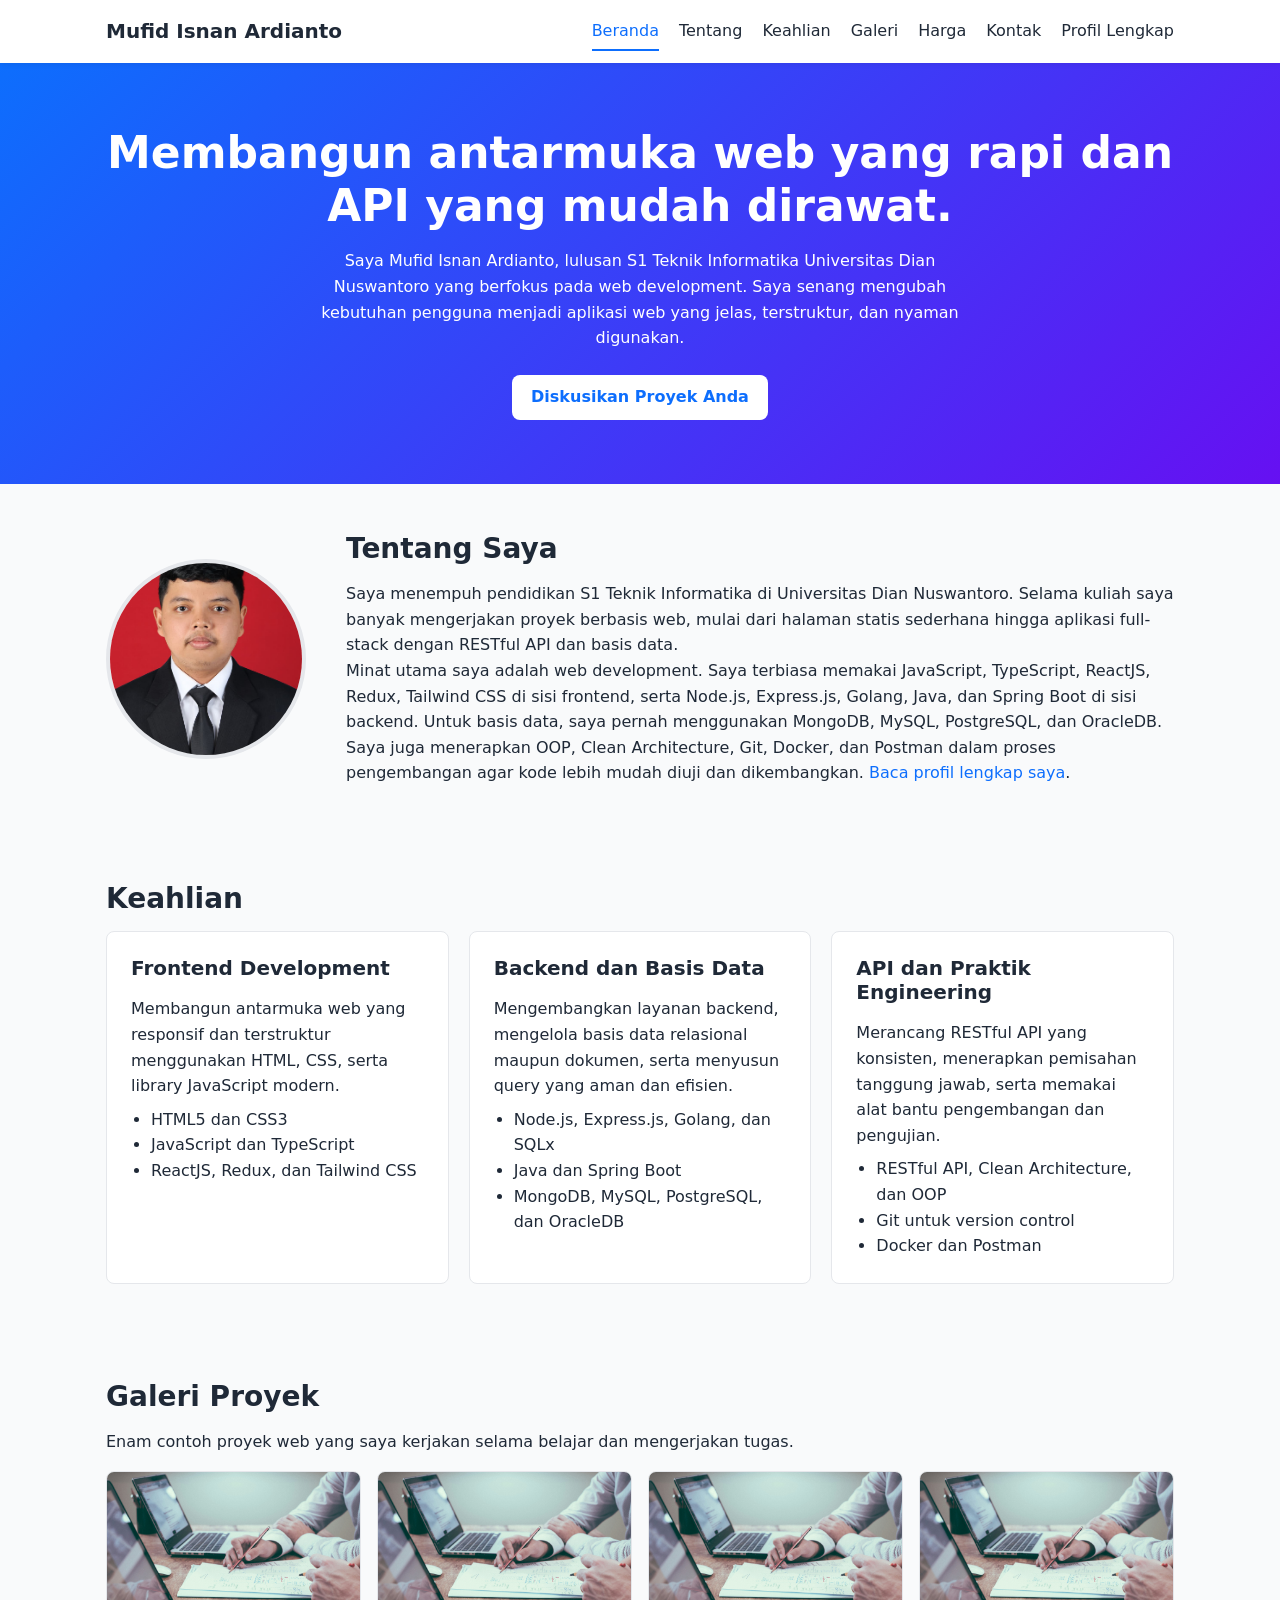
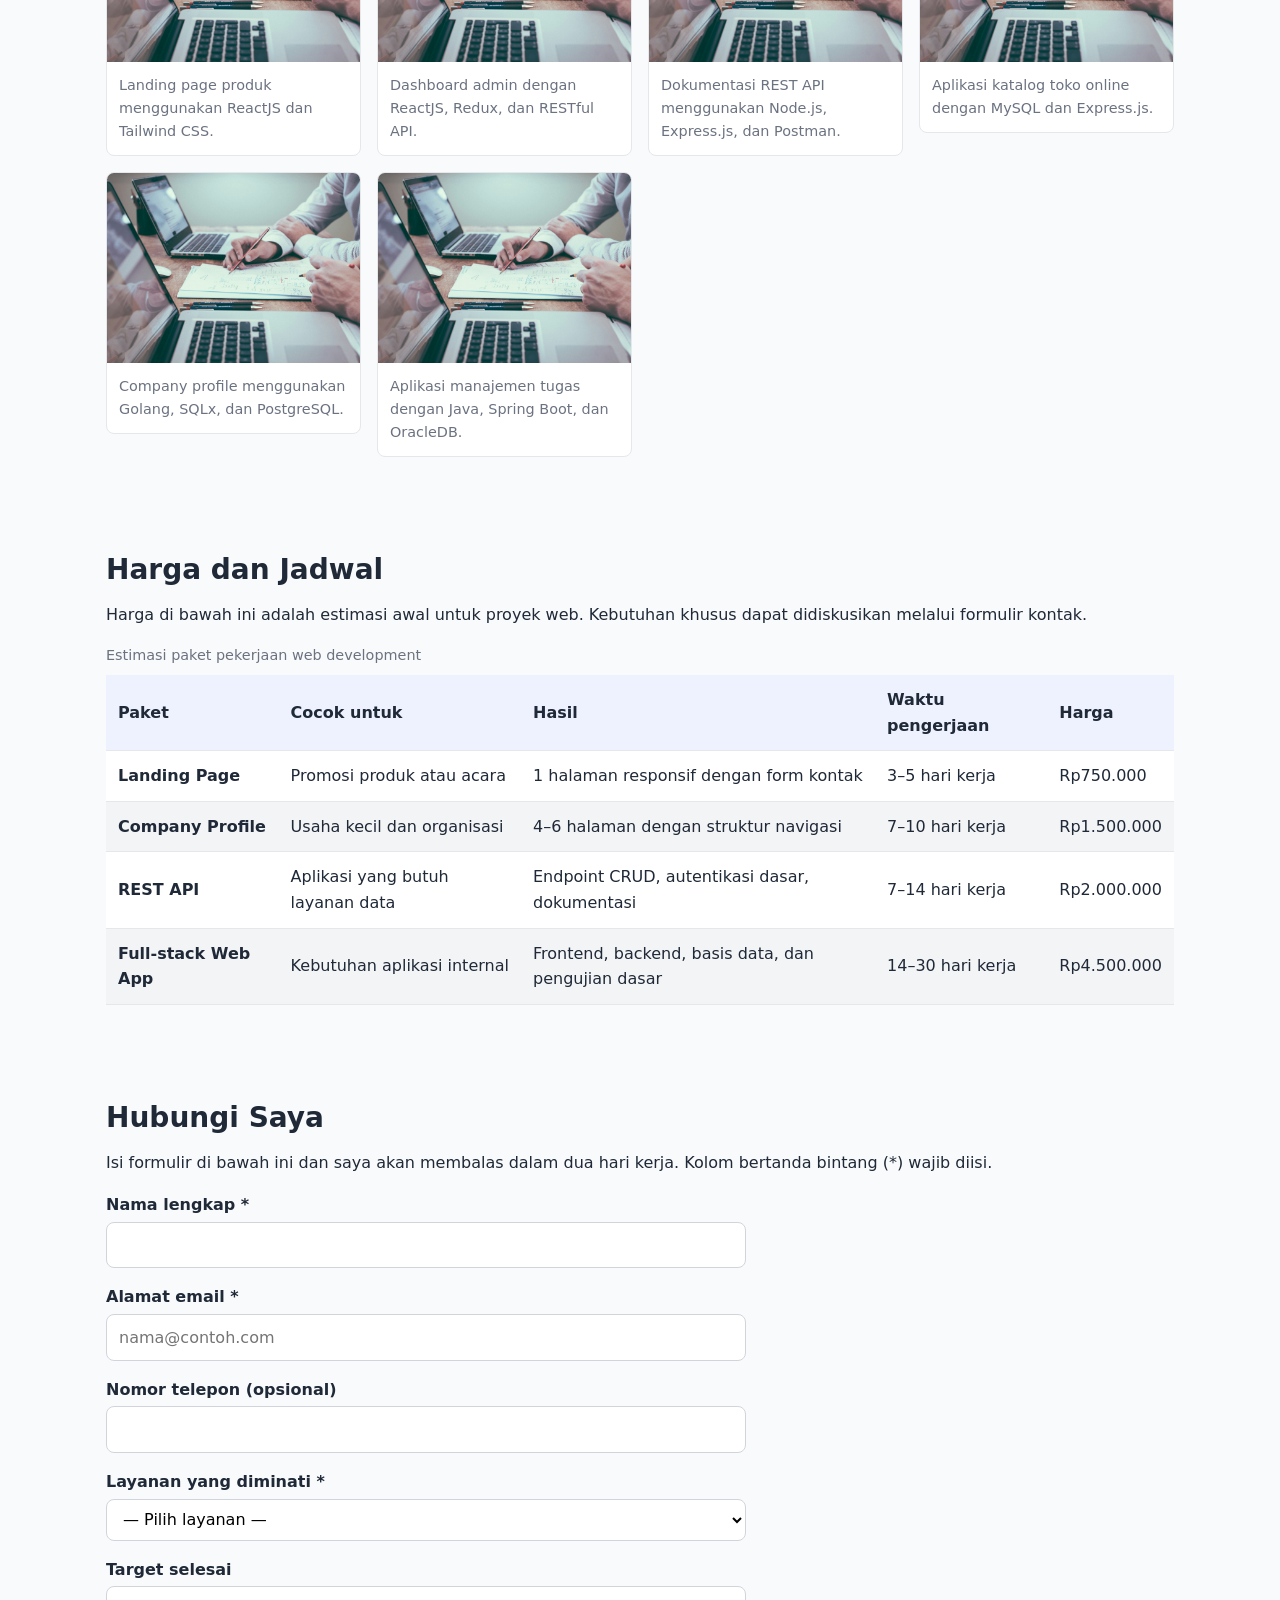
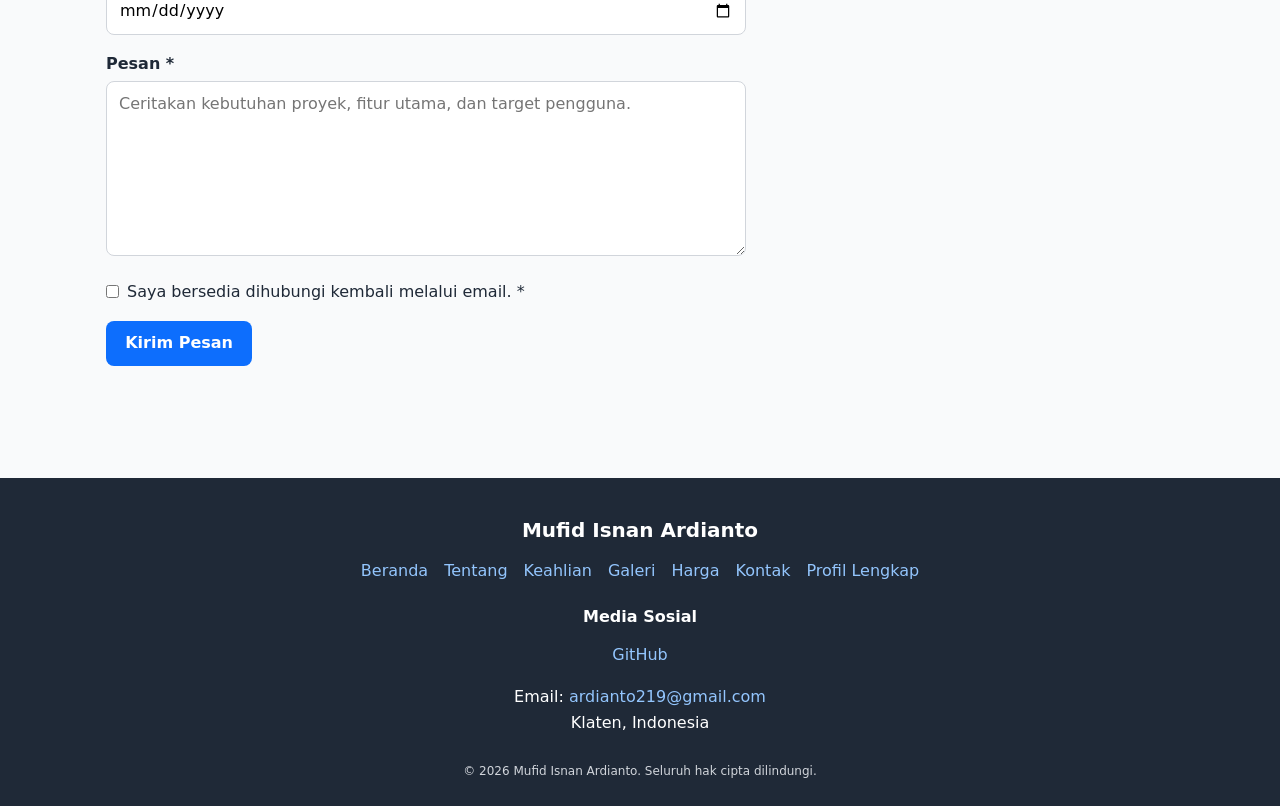
==== index.html @ 90893f25 "Hari 3: Publikasi dengan gitHub Pages" ====
<!DOCTYPE html>
<html lang="id">
<head>
  <meta charset="UTF-8">
  <meta name="viewport" content="width=device-width, initial-scale=1.0">
  <title>Mufid Isnan Ardianto — Portofolio Web Developer</title>
  <link rel="stylesheet" href="./css/style.css">
</head>
<body>

  <!-- ================= HEADER ================= -->
  <header class="situs-header">
    <div class="kontainer navbar">
      <a href="index.html" class="logo">Mufid Isnan Ardianto</a>

      <nav aria-label="Navigasi utama">
        <ul class="menu">
          <li><a href="#beranda" class="aktif" aria-current="location">Beranda</a></li>
          <li><a href="#tentang">Tentang</a></li>
          <li><a href="#keahlian">Keahlian</a></li>
          <li><a href="#galeri">Galeri</a></li>
          <li><a href="#harga">Harga</a></li>
          <li><a href="#kontak">Kontak</a></li>
          <li><a href="tentang.html">Profil Lengkap</a></li>
        </ul>
      </nav>
    </div>
  </header>

  <main>

    <!-- ================= HERO ================= -->
    <section id="beranda" class="hero">
      <div class="kontainer">
        <h1>Membangun antarmuka web yang rapi dan API yang mudah dirawat.</h1>
        <p>
          Saya Mufid Isnan Ardianto, lulusan S1 Teknik Informatika Universitas Dian Nuswantoro
          yang berfokus pada web development. Saya senang mengubah kebutuhan pengguna menjadi
          aplikasi web yang jelas, terstruktur, dan nyaman digunakan.
        </p>
        <a href="#kontak" class="tombol">Diskusikan Proyek Anda</a>
      </div>
    </section>

    <!-- ================= TENTANG ================= -->
    <section id="tentang">
      <div class="kontainer tentang-grid">
        <img
          src="./img/profil.jpg"
          alt="Mufid Isnan Ardianto di depan laptop dengan editor kode terbuka"
          class="foto-profil"
          width="200"
          height="200">

        <div class="tentang-teks">
          <h2>Tentang Saya</h2>
          <p>
            Saya menempuh pendidikan S1 Teknik Informatika di Universitas Dian Nuswantoro.
            Selama kuliah saya banyak mengerjakan proyek berbasis web, mulai dari halaman
            statis sederhana hingga aplikasi full-stack dengan RESTful API dan basis data.
          </p>
          <p>
            Minat utama saya adalah web development. Saya terbiasa memakai JavaScript,
            TypeScript, ReactJS, Redux, Tailwind CSS di sisi frontend, serta Node.js,
            Express.js, Golang, Java, dan Spring Boot di sisi backend. Untuk basis data,
            saya pernah menggunakan MongoDB, MySQL, PostgreSQL, dan OracleDB.
          </p>
          <p>
            Saya juga menerapkan OOP, Clean Architecture, Git, Docker, dan Postman dalam
            proses pengembangan agar kode lebih mudah diuji dan dikembangkan.
            <a href="tentang.html">Baca profil lengkap saya</a>.
          </p>
        </div>
      </div>
    </section>

    <!-- ================= KEAHLIAN ================= -->
    <section id="keahlian">
      <div class="kontainer">
        <h2>Keahlian</h2>

        <div class="grid-kartu">
          <article class="kartu">
            <h3>Frontend Development</h3>
            <p>
              Membangun antarmuka web yang responsif dan terstruktur menggunakan HTML,
              CSS, serta library JavaScript modern.
            </p>
            <ul>
              <li>HTML5 dan CSS3</li>
              <li>JavaScript dan TypeScript</li>
              <li>ReactJS, Redux, dan Tailwind CSS</li>
            </ul>
          </article>

          <article class="kartu">
            <h3>Backend dan Basis Data</h3>
            <p>
              Mengembangkan layanan backend, mengelola basis data relasional maupun
              dokumen, serta menyusun query yang aman dan efisien.
            </p>
            <ul>
              <li>Node.js, Express.js, Golang, dan SQLx</li>
              <li>Java dan Spring Boot</li>
              <li>MongoDB, MySQL, PostgreSQL, dan OracleDB</li>
            </ul>
          </article>

          <article class="kartu">
            <h3>API dan Praktik Engineering</h3>
            <p>
              Merancang RESTful API yang konsisten, menerapkan pemisahan tanggung jawab,
              serta memakai alat bantu pengembangan dan pengujian.
            </p>
            <ul>
              <li>RESTful API, Clean Architecture, dan OOP</li>
              <li>Git untuk version control</li>
              <li>Docker dan Postman</li>
            </ul>
          </article>
        </div>
      </div>
    </section>

    <!-- ================= GALERI ================= -->
    <section id="galeri">
      <div class="kontainer">
        <h2>Galeri Proyek</h2>
        <p>Enam contoh proyek web yang saya kerjakan selama belajar dan mengerjakan tugas.</p>

        <ul class="galeri">
          <li>
            <figure>
              <img src="./img/pict1.jpg"
                   alt="Tangkapan layar landing page produk dengan hero section dan tombol ajakan"
                   width="480" height="320">
              <figcaption>Landing page produk menggunakan ReactJS dan Tailwind CSS.</figcaption>
            </figure>
          </li>
          <li>
            <figure>
              <img src="./img/pict1.jpg"
                   alt="Tangkapan layar dashboard admin dengan tabel data dan kartu ringkasan"
                   width="480" height="320">
              <figcaption>Dashboard admin dengan ReactJS, Redux, dan RESTful API.</figcaption>
            </figure>
          </li>
          <li>
            <figure>
              <img src="./img/pict1.jpg"
                   alt="Dokumentasi REST API yang menampilkan daftar endpoint dan contoh respons JSON"
                   width="480" height="320">
              <figcaption>Dokumentasi REST API menggunakan Node.js, Express.js, dan Postman.</figcaption>
            </figure>
          </li>
          <li>
            <figure>
              <img src="./img/pict1.jpg"
                   alt="Halaman katalog toko online dengan daftar produk dan filter kategori"
                   width="480" height="320">
              <figcaption>Aplikasi katalog toko online dengan MySQL dan Express.js.</figcaption>
            </figure>
          </li>
          <li>
            <figure>
              <img src="./img/pict1.jpg"
                   alt="Halaman profil perusahaan dengan bagian sambutan dan daftar layanan"
                   width="480" height="320">
              <figcaption>Company profile menggunakan Golang, SQLx, dan PostgreSQL.</figcaption>
            </figure>
          </li>
          <li>
            <figure>
              <img src="./img/pict1.jpg"
                   alt="Aplikasi manajemen tugas dengan papan kanban dan kartu tugas"
                   width="480" height="320">
              <figcaption>Aplikasi manajemen tugas dengan Java, Spring Boot, dan OracleDB.</figcaption>
            </figure>
          </li>
        </ul>
      </div>
    </section>

    <!-- ================= HARGA ================= -->
    <section id="harga">
      <div class="kontainer">
        <h2>Harga dan Jadwal</h2>
        <p>
          Harga di bawah ini adalah estimasi awal untuk proyek web. Kebutuhan khusus
          dapat didiskusikan melalui formulir kontak.
        </p>

        <div class="tabel-bungkus">
          <table>
            <caption>Estimasi paket pekerjaan web development</caption>
            <thead>
              <tr>
                <th scope="col">Paket</th>
                <th scope="col">Cocok untuk</th>
                <th scope="col">Hasil</th>
                <th scope="col">Waktu pengerjaan</th>
                <th scope="col">Harga</th>
              </tr>
            </thead>
            <tbody>
              <tr>
                <th scope="row">Landing Page</th>
                <td>Promosi produk atau acara</td>
                <td>1 halaman responsif dengan form kontak</td>
                <td>3–5 hari kerja</td>
                <td>Rp750.000</td>
              </tr>
              <tr>
                <th scope="row">Company Profile</th>
                <td>Usaha kecil dan organisasi</td>
                <td>4–6 halaman dengan struktur navigasi</td>
                <td>7–10 hari kerja</td>
                <td>Rp1.500.000</td>
              </tr>
              <tr>
                <th scope="row">REST API</th>
                <td>Aplikasi yang butuh layanan data</td>
                <td>Endpoint CRUD, autentikasi dasar, dokumentasi</td>
                <td>7–14 hari kerja</td>
                <td>Rp2.000.000</td>
              </tr>
              <tr>
                <th scope="row">Full-stack Web App</th>
                <td>Kebutuhan aplikasi internal</td>
                <td>Frontend, backend, basis data, dan pengujian dasar</td>
                <td>14–30 hari kerja</td>
                <td>Rp4.500.000</td>
              </tr>
            </tbody>
          </table>
        </div>
      </div>
    </section>

    <!-- ================= KONTAK ================= -->
    <section id="kontak">
      <div class="kontainer">
        <h2>Hubungi Saya</h2>
        <p>
          Isi formulir di bawah ini dan saya akan membalas dalam dua hari kerja.
          Kolom bertanda bintang (*) wajib diisi.
        </p>

        <form class="form-kontak" action="mailto:ardianto219@gmail.com" method="post" enctype="text/plain">
          <p>
            <label for="nama">Nama lengkap *</label>
            <input type="text" id="nama" name="nama" required minlength="3" maxlength="60" autocomplete="name">
          </p>

          <p>
            <label for="email">Alamat email *</label>
            <input type="email" id="email" name="email" required placeholder="nama@contoh.com" autocomplete="email">
          </p>

          <p>
            <label for="telepon">Nomor telepon (opsional)</label>
            <input type="tel" id="telepon" name="telepon" pattern="[0-9+() -]{8,20}"
                   title="Masukkan 8 sampai 20 digit angka, boleh dengan tanda +, spasi, atau tanda hubung.">
          </p>

          <p>
            <label for="layanan">Layanan yang diminati *</label>
            <select id="layanan" name="layanan" required>
              <option value="">— Pilih layanan —</option>
              <option value="landing-page">Landing Page</option>
              <option value="company-profile">Company Profile</option>
              <option value="rest-api">REST API</option>
              <option value="fullstack">Full-stack Web App</option>
            </select>
          </p>

          <p>
            <label for="tenggat">Target selesai</label>
            <input type="date" id="tenggat" name="tenggat" min="2026-01-01">
          </p>

          <p>
            <label for="pesan">Pesan *</label>
            <textarea id="pesan" name="pesan" rows="6" required minlength="20" maxlength="1000"
                      placeholder="Ceritakan kebutuhan proyek, fitur utama, dan target pengguna."></textarea>
          </p>

          <p class="form-cek">
            <input type="checkbox" id="setuju" name="setuju" value="ya" required>
            <label for="setuju">Saya bersedia dihubungi kembali melalui email. *</label>
          </p>

          <p>
            <button type="submit">Kirim Pesan</button>
          </p>
        </form>
      </div>
    </section>

  </main>

  <!-- ================= FOOTER ================= -->
  <footer class="situs-footer">
    <div class="kontainer">
      <h2>Mufid Isnan Ardianto</h2>

      <nav aria-label="Navigasi footer">
        <ul class="menu-footer">
          <li><a href="#beranda">Beranda</a></li>
          <li><a href="#tentang">Tentang</a></li>
          <li><a href="#keahlian">Keahlian</a></li>
          <li><a href="#galeri">Galeri</a></li>
          <li><a href="#harga">Harga</a></li>
          <li><a href="#kontak">Kontak</a></li>
          <li><a href="tentang.html">Profil Lengkap</a></li>
        </ul>
      </nav>

      <h3>Media Sosial</h3>
      <ul class="menu-sosmed">
        <li><a href="https://github.com/mufid219" target="_blank" rel="noopener noreferrer">GitHub</a></li>
      </ul>

      <p>
        Email: <a href="mailto:ardianto219@gmail.com">ardianto219@gmail.com</a><br>
        Klaten, Indonesia
      </p>

      <p class="copyright"><small>&copy; 2026 Mufid Isnan Ardianto. Seluruh hak cipta dilindungi.</small></p>
    </div>
  </footer>

</body>
</html>
---- css/style.css ----
/* ===== 1. Variabel ===== */
:root {
    --warna-utama: #0d6efd;
    --warna-gelap: #1f2937;
    --warna-terang: #f9fafb;
    --warna-abu: #6b7280;
    --radius: 8px;
    --jarak: 1rem;
    --lebar-maks: 1100px;
}

/* ===== 2. Reset dan dasar ===== */
* {
    box-sizing: border-box;
    margin: 0;
    padding: 0;
}

body {
    font-family: system-ui, -apple-system, 'Segoe UI', sans-serif;
    line-height: 1.6;
    color: var(--warna-gelap);
    background: var(--warna-terang);
}

img {
    max-width: 100%;
    height: auto;
    display: block;
}

a {
    color: var(--warna-utama);
    text-decoration: none;
}

a:hover,
a:focus {
    text-decoration: underline;
}

h1, h2, h3 {
    line-height: 1.2;
    margin-bottom: var(--jarak);
}

h2 { font-size: 1.75rem; }
h3 { font-size: 1.25rem; }

/* ===== 3. Layout ===== */
.kontainer {
    max-width: var(--lebar-maks);
    margin: 0 auto;
    padding: 0 var(--jarak);
}

section {
    padding: 3rem 0;
}

/* ===== 4. Header dan navigasi ===== */
.situs-header {
    position: sticky;
    top: 0;
    z-index: 10;
    background: #fff;
    box-shadow: 0 1px 6px rgba(0, 0, 0, 0.08);
}

.navbar {
    display: flex;
    justify-content: space-between;
    align-items: center;
    flex-wrap: wrap;
    gap: var(--jarak);
    padding-top: 0.75rem;
    padding-bottom: 0.75rem;
}

.logo {
    font-weight: 700;
    font-size: 1.25rem;
    color: var(--warna-gelap);
}

.menu {
    display: flex;
    flex-wrap: wrap;
    gap: 1.25rem;
    list-style: none;
}

.menu a {
    display: inline-block;
    padding: 0.35rem 0;
    color: var(--warna-gelap);
}

.menu a:hover {
    color: var(--warna-utama);
    text-decoration: none;
}

.menu a.aktif,
.menu a[aria-current] {
    border-bottom: 2px solid var(--warna-utama);
    color: var(--warna-utama);
}

/* ===== 5. Tombol ===== */
.tombol {
    display: inline-block;
    padding: 0.6rem 1.2rem;
    background: var(--warna-utama);
    color: #fff;
    border-radius: var(--radius);
    font-weight: 600;
    transition: transform 0.2s ease, box-shadow 0.2s ease;
}

.tombol:hover {
    transform: translateY(-2px);
    box-shadow: 0 4px 12px rgba(13, 110, 253, 0.35);
    text-decoration: none;
}

/* ===== 6. Hero (index) ===== */
.hero {
    background: linear-gradient(135deg, var(--warna-utama), #6610f2);
    color: #fff;
    padding: 4rem 0;
    text-align: center;
}

.hero h1 {
    font-size: clamp(1.75rem, 5vw, 2.75rem);
}

.hero p {
    max-width: 640px;
    margin: 0 auto var(--jarak);
}

.hero .tombol {
    background: #fff;
    color: var(--warna-utama);
    margin-top: 0.5rem;
}

.hero .tombol:hover {
    background: #f3f4f6;
}

/* ===== 7. Tentang (section di index) ===== */
.tentang-grid {
    display: grid;
    grid-template-columns: 1fr;
    gap: 2rem;
    align-items: start;
}

.foto-profil {
    width: 200px;
    height: 200px;
    object-fit: cover;
    border-radius: 50%;
    margin: 0 auto;
    border: 4px solid #e5e7eb;
}

/* ===== 8. Keahlian (3 kartu) ===== */
.grid-kartu {
    display: grid;
    grid-template-columns: 1fr;
    gap: 1.25rem;
    margin-top: var(--jarak);
}

.kartu {
    background: #fff;
    padding: 1.5rem;
    border: 1px solid #e5e7eb;
    border-radius: var(--radius);
    transition: transform 0.2s ease, box-shadow 0.2s ease;
}

.kartu:hover {
    transform: translateY(-4px);
    box-shadow: 0 8px 20px rgba(0, 0, 0, 0.1);
}

.kartu ul {
    padding-left: 1.25rem;
    margin-top: 0.5rem;
}

/* ===== 9. Galeri ===== */
.galeri {
    list-style: none;
    display: grid;
    grid-template-columns: repeat(auto-fit, minmax(220px, 1fr));
    gap: 1rem;
    margin-top: var(--jarak);
}

.galeri figure {
    background: #fff;
    border: 1px solid #e5e7eb;
    border-radius: var(--radius);
    overflow: hidden;
    transition: transform 0.2s ease, box-shadow 0.2s ease;
}

.galeri figure:hover {
    transform: translateY(-4px);
    box-shadow: 0 8px 20px rgba(0, 0, 0, 0.1);
}

.galeri img {
    width: 100%;
    aspect-ratio: 4 / 3;
    object-fit: cover;
}

.galeri figcaption {
    padding: 0.75rem;
    font-size: 0.9rem;
    color: var(--warna-abu);
}

/* ===== 10. Tabel ===== */
.tabel-bungkus {
    overflow-x: auto;
    margin-top: var(--jarak);
}

table {
    width: 100%;
    min-width: 600px;
    border-collapse: collapse;
    background: #fff;
}

caption {
    text-align: left;
    font-size: 0.9rem;
    color: var(--warna-abu);
    padding-bottom: 0.5rem;
}

th, td {
    padding: 0.75rem;
    border-bottom: 1px solid #e5e7eb;
    text-align: left;
}

thead th {
    background: #eef2ff;
}

tbody tr:nth-child(even) {
    background: #f3f4f6;
}

/* ===== 11. Form ===== */
.form-kontak {
    max-width: 640px;
    margin-top: var(--jarak);
}

.form-kontak p {
    margin-bottom: 1rem;
}

label {
    display: block;
    font-weight: 600;
    margin-bottom: 0.25rem;
}

input,
select,
textarea {
    width: 100%;
    padding: 0.6rem 0.75rem;
    border: 1px solid #d1d5db;
    border-radius: var(--radius);
    font: inherit;
    background: #fff;
}

input:focus,
select:focus,
textarea:focus {
    outline: 3px solid rgba(13, 110, 253, 0.35);
    border-color: var(--warna-utama);
}

.form-cek {
    display: flex;
    align-items: center;
    gap: 0.5rem;
}

.form-cek input[type="checkbox"] {
    width: auto;
    margin: 0;
}

.form-cek label {
    display: inline;
    margin-bottom: 0;
    font-weight: normal;
}

button {
    padding: 0.6rem 1.2rem;
    border: 0;
    border-radius: var(--radius);
    background: var(--warna-utama);
    color: #fff;
    font: inherit;
    font-weight: 600;
    cursor: pointer;
    transition: background 0.2s ease;
}

button:hover {
    background: #0b5ed7;
}

/* ===== 12. Footer ===== */
.situs-footer {
    background: var(--warna-gelap);
    color: #fff;
    text-align: center;
    padding: 2.5rem 0 1.5rem;
    margin-top: 3rem;
}

.situs-footer h2 {
    font-size: 1.25rem;
}

.situs-footer h3 {
    font-size: 1rem;
    margin-top: 1.5rem;
}

.situs-footer a {
    color: #93c5fd;
}

.situs-footer a:hover {
    text-decoration: underline;
}

.menu-footer,
.menu-sosmed {
    list-style: none;
    display: flex;
    flex-wrap: wrap;
    justify-content: center;
    gap: 1rem;
    margin: 1rem 0;
}

.copyright {
    margin-top: 1.5rem;
    font-size: 0.9rem;
    color: #d1d5db;
}

/* ===== 13. Responsif umum ===== */
@media (min-width: 768px) {
    .grid-kartu {
        grid-template-columns: repeat(3, 1fr);
    }

    .tentang-grid {
        grid-template-columns: 200px 1fr;
        gap: 2.5rem;
        align-items: center;
    }

    .foto-profil {
        margin: 0;
    }
}

@media (max-width: 767px) {
    .navbar {
        flex-direction: column;
        align-items: flex-start;
    }

    .menu {
        flex-direction: column;
        gap: 0.5rem;
        width: 100%;
    }
}

/* ===== 14. Halaman Tentang (tentang.html) ===== */
.profil-hero {
    background: #eef2ff;
    padding: 3rem 0;
}

.profil-hero-grid {
    display: grid;
    grid-template-columns: 1fr;
    gap: 2rem;
    align-items: center;
    text-align: center;
}

.profil-hero h1 {
    font-size: clamp(1.75rem, 5vw, 2.5rem);
}

.profil-foto {
    width: 200px;
    height: 200px;
    object-fit: cover;
    border-radius: 50%;
    margin: 0 auto;
    border: 4px solid #fff;
    box-shadow: 0 4px 12px rgba(13, 110, 253, 0.15);
}

.daftar-minat {
    padding-left: 1.25rem;
    margin-top: var(--jarak);
}

.daftar-minat li {
    margin-bottom: 0.5rem;
}

.daftar-prinsip {
    padding-left: 1.5rem;
    margin-top: var(--jarak);
}

.daftar-prinsip li {
    margin-bottom: 0.5rem;
}

.cta-kontak {
    background: #fff;
    border: 1px solid #c7d2fe;
    border-radius: var(--radius);
    padding: 2rem 1.5rem;
    text-align: center;
    box-shadow: 0 2px 8px rgba(13, 110, 253, 0.08);
}

.cta-kontak p {
    margin-bottom: var(--jarak);
}

.cta-kontak .tombol {
    margin-top: 0.5rem;
}

@media (min-width: 768px) {
    .profil-hero-grid {
        grid-template-columns: 200px 1fr;
        text-align: left;
        gap: 2.5rem;
    }

    .profil-foto {
        margin: 0;
    }
}
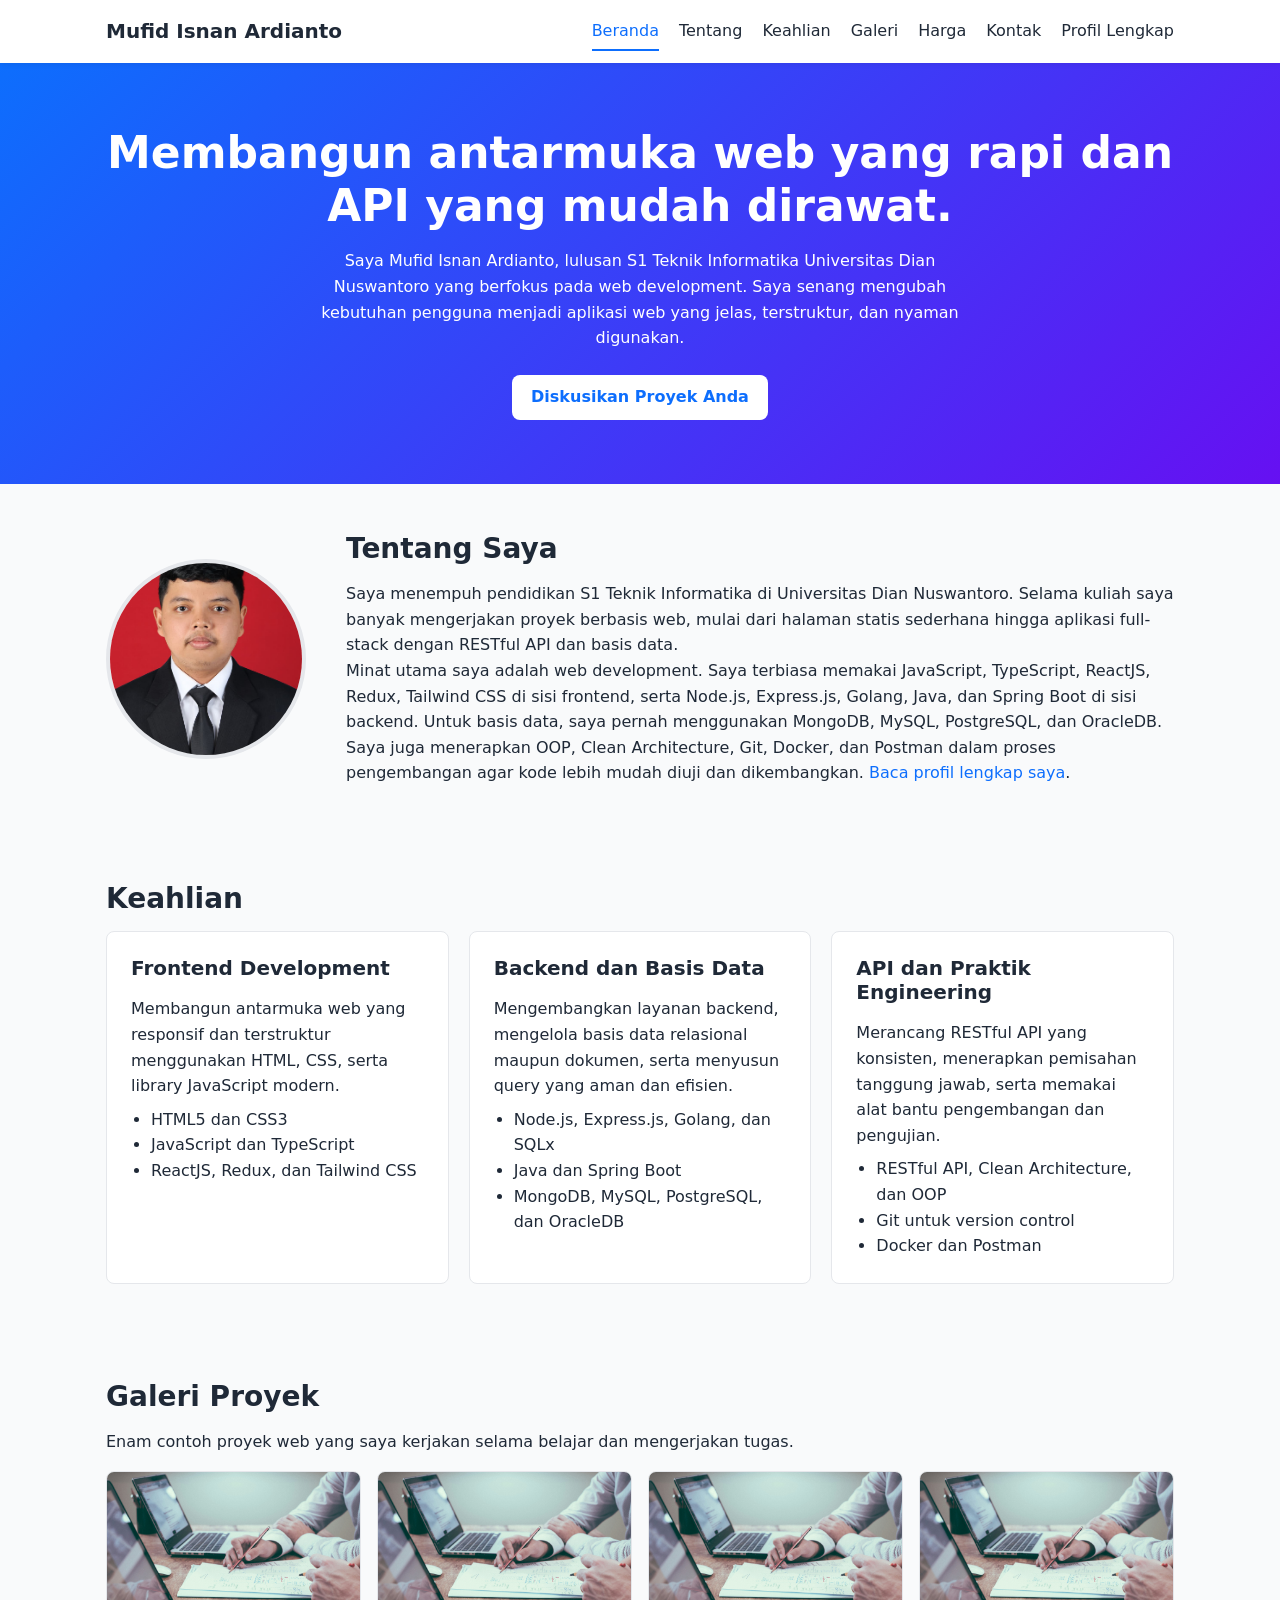
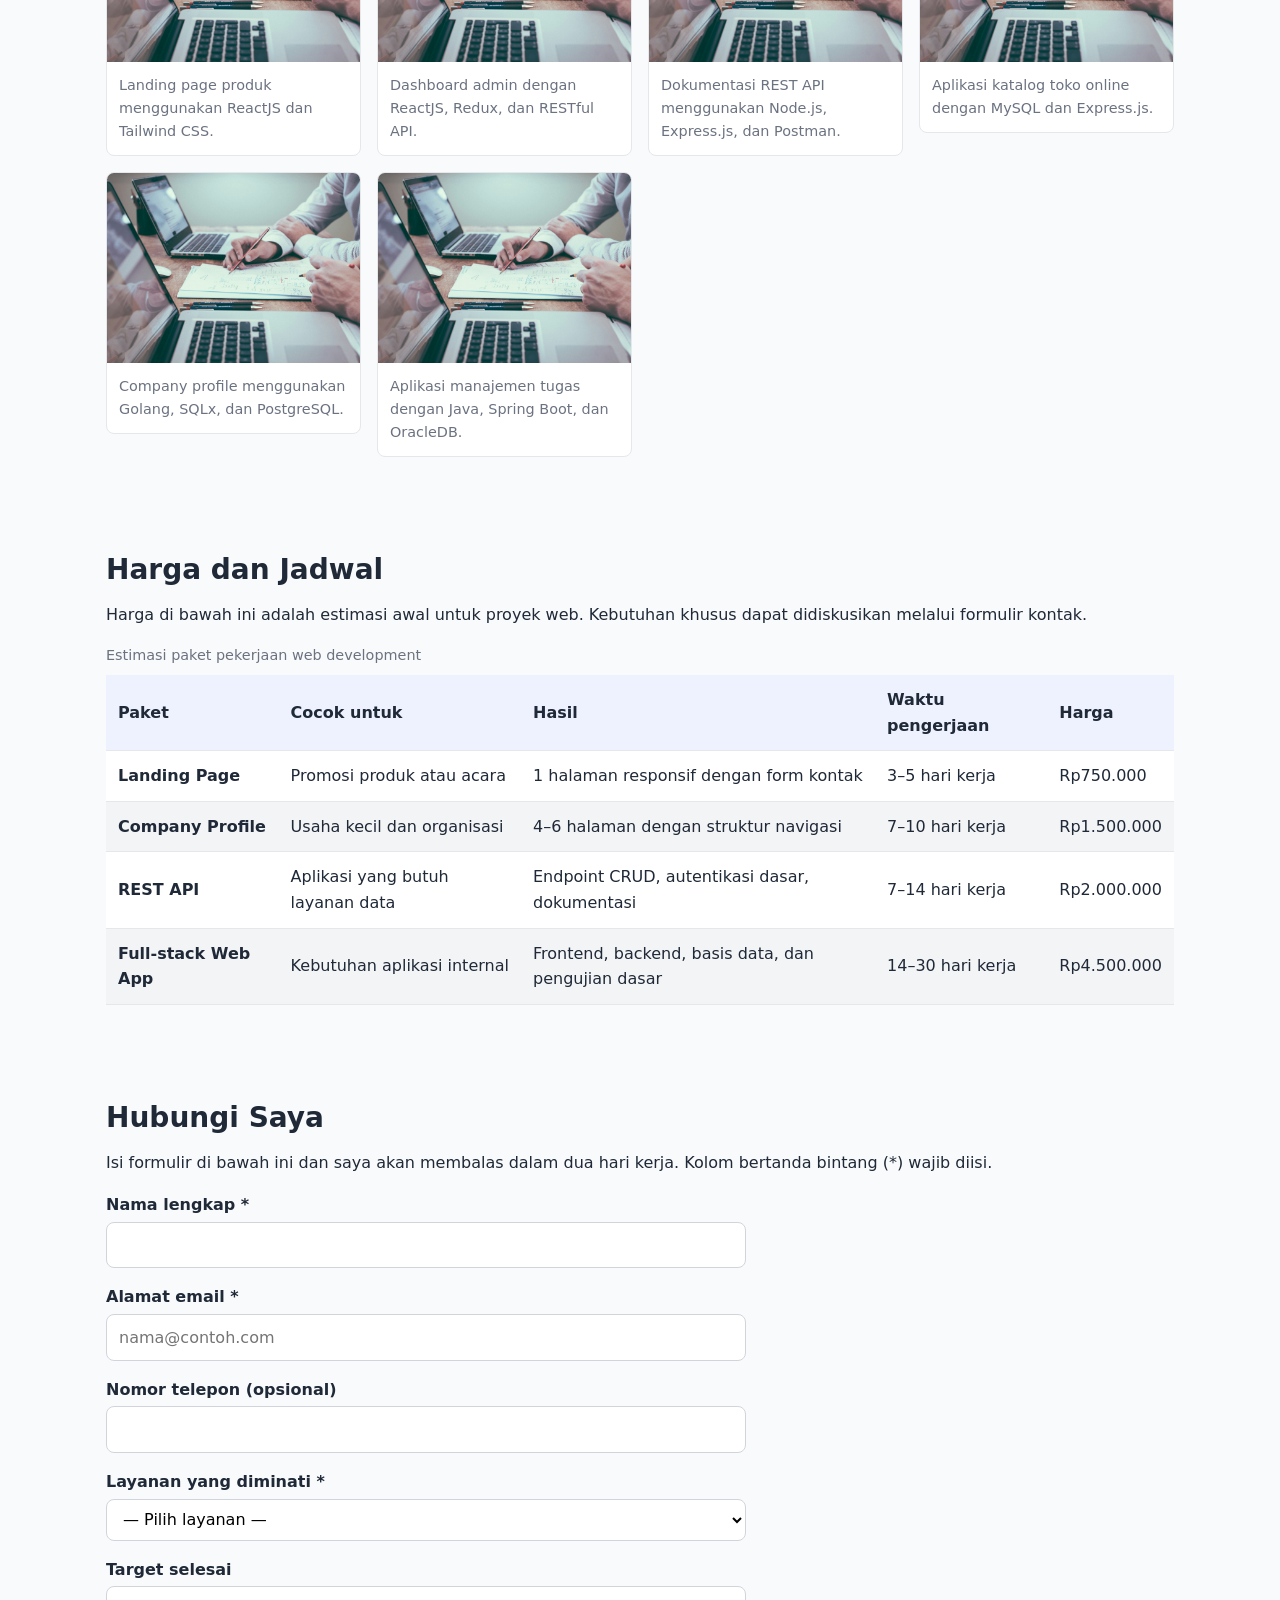
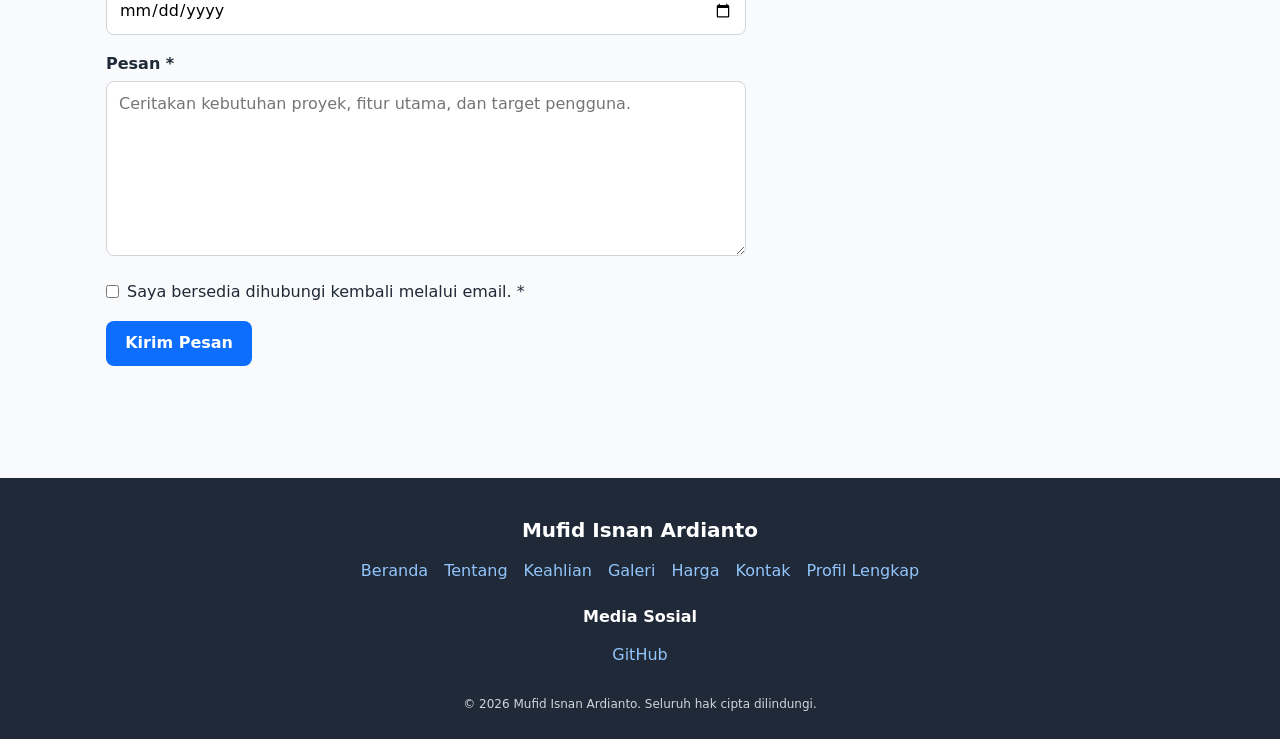
==== commit 1c14debb: "Hari 3: Memperbaiki lighthouse score best practice" ====
--- a/index.html
+++ b/index.html
@@ -321,10 +321,11 @@
         <li><a href="https://github.com/mufid219" target="_blank" rel="noopener noreferrer">GitHub</a></li>
       </ul>
 
-      <p>
-        Email: <a href="mailto:ardianto219@gmail.com">ardianto219@gmail.com</a><br>
+      <!-- <p>
+        Email: <a href="mailto:ardianto219@gmail.com" target="_blank"
+                rel="noopener noreferrer">ardianto219@gmail.com</a><br>
         Klaten, Indonesia
-      </p>
+      </p> -->
 
       <p class="copyright"><small>&copy; 2026 Mufid Isnan Ardianto. Seluruh hak cipta dilindungi.</small></p>
     </div>
